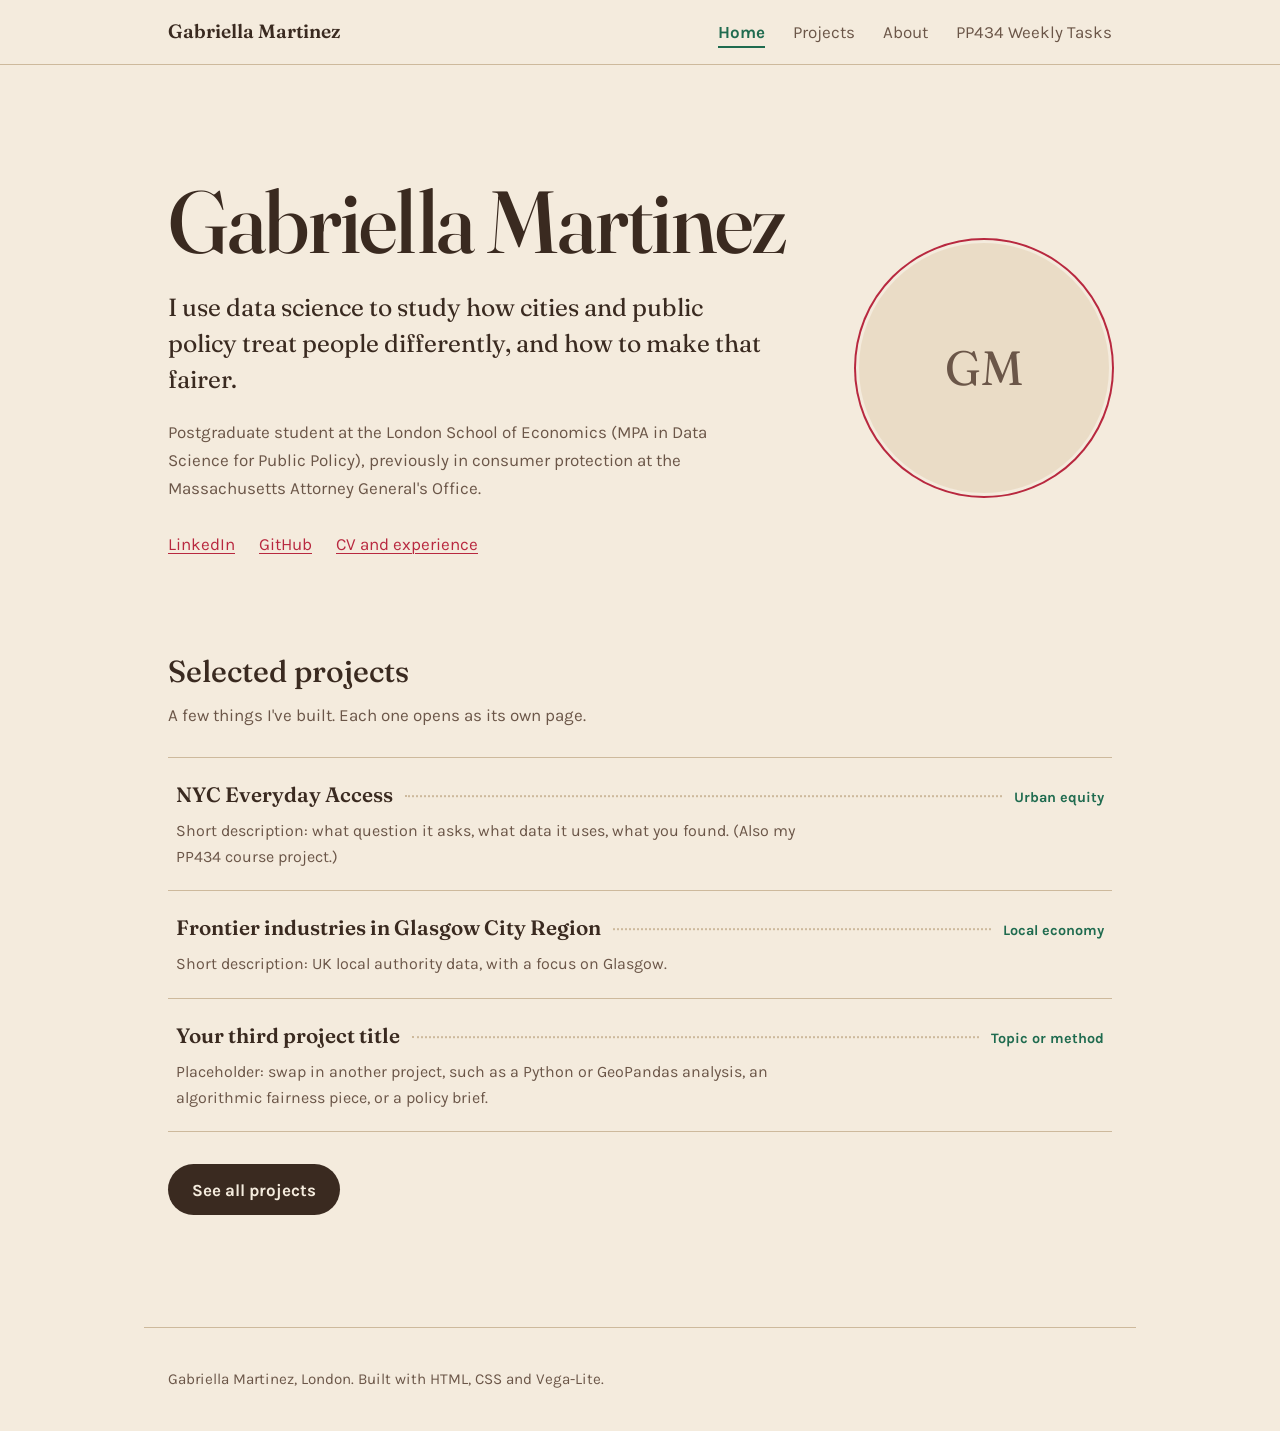
==== index.html @ 62327b93 "Building up website and adding personal style" ====
<!DOCTYPE html>
<html lang="en">
<head>
  <meta charset="utf-8">
  <meta name="viewport" content="width=device-width, initial-scale=1">
  <title>Gabriella Martinez | Data Science for Public Policy</title>
  <link rel="preconnect" href="https://fonts.googleapis.com">
  <link rel="preconnect" href="https://fonts.gstatic.com" crossorigin>
  <link href="https://fonts.googleapis.com/css2?family=Fraunces:opsz,wght@9..144,400;9..144,500;9..144,600&family=Karla:wght@400;700&display=swap" rel="stylesheet">
  <link rel="stylesheet" href="styles.css">
</head>
<body>

  <!-- Navigation: copy this exact block onto every page, and move aria-current="page" to the active link -->
  <header class="site-header">
    <nav class="nav" aria-label="Main">
      <a class="nav-name" href="index.html">Gabriella Martinez</a>
      <ul class="nav-links">
        <li><a href="index.html" aria-current="page">Home</a></li>
        <li><a href="projects.html">Projects</a></li>
        <li><a href="about.html">About</a></li>
        <li><a href="portfolio.html">PP434 Weekly Tasks</a></li>
      </ul>
    </nav>
  </header>

  <main>
    <section class="hero">
      <div class="hero-text">
      <h1>Gabriella Martinez</h1>
      <p class="lead">I use data science to study how cities and public policy treat people differently, and how to make that fairer.</p>
      <p class="sub">Postgraduate student at the London School of Economics (MPA in Data Science for Public Policy), previously in consumer protection at the Massachusetts Attorney General's Office.</p>
      <ul class="contact-row">
        <li><a href="https://www.linkedin.com/in/gabriellahmartinez/">LinkedIn</a></li>
        <li><a href="https://www.github.com/gabbyhmartinez">GitHub</a></li>
        <li><a href="about.html">CV and experience</a></li>
      </ul>
      </div>

      <!-- Portrait: save your photo as images/gabriella.jpg (square crop works best),
           then replace the <div class="portrait">...</div> below with:
           <img class="portrait" src="images/gabriella.jpg" alt="Gabriella Martinez"> -->
      <div class="portrait" role="img" aria-label="Photo of Gabriella Martinez (placeholder)">GM</div>
    </section>

    <section class="menu-section">
      <h2>Selected projects</h2>
      <p class="intro">A few things I've built. Each one opens as its own page.</p>

      <ul class="menu">
        <li>
          <a href="https://gabbyhmartinez.github.io/nyc-livability/">
            <div class="menu-line"><span class="dish">NYC Everyday Access</span><span class="leader" aria-hidden="true"></span><span class="tag">Urban equity</span></div>
            <p class="note">Short description: what question it asks, what data it uses, what you found. (Also my PP434 course project.)</p>
          </a>
        </li>
        <li>
          <a href="projects.html">
            <div class="menu-line"><span class="dish">Frontier industries in Glasgow City Region</span><span class="leader" aria-hidden="true"></span><span class="tag">Local economy</span></div>
            <p class="note">Short description: UK local authority data, with a focus on Glasgow.</p>
          </a>
        </li>
              <li>
          <a href="projects.html">
            <div class="menu-line"><span class="dish">Your third project title</span><span class="leader" aria-hidden="true"></span><span class="tag">Topic or method</span></div>
            <p class="note">Placeholder: swap in another project, such as a Python or GeoPandas analysis, an algorithmic fairness piece, or a policy brief.</p>
          </a>
        </li>
      </ul>
      <p class="menu-more"><a class="button" href="projects.html">See all projects</a></p>
    </section>
  </main>

  <footer class="site-footer">
    <p>Gabriella Martinez, London. Built with HTML, CSS and Vega-Lite.</p>
  </footer>

</body>
</html>
---- styles.css ----
/* Portfolio theme: coffee shop palette.
   All colours live in the :root block, so you can retune the whole site from one place. */

:root {
  --cream: #F4EBDD;        /* page background: latte foam */
  --cream-deep: #EADCC6;   /* subtle panels, hover fills */
  --espresso: #3A2A20;     /* text */
  --espresso-soft: #6B5648;/* secondary text */
  --strawberry: #B8283F;   /* accent 1: links, hover, highlights */
  --emerald: #1F6B4F;      /* accent 2: tags, active states */
  --line: #CDB99C;         /* hairlines and dotted leaders */

  --serif: 'Fraunces', Georgia, 'Times New Roman', serif;
  --sans: 'Karla', 'Helvetica Neue', Helvetica, Arial, sans-serif;
}

*, *::before, *::after { box-sizing: border-box; }

html { scroll-padding-top: 5rem; }

body {
  margin: 0;
  background: var(--cream);
  color: var(--espresso);
  font-family: var(--sans);
  font-size: 1.0625rem;
  line-height: 1.65;
}

a { color: var(--strawberry); text-decoration-thickness: 1px; text-underline-offset: 3px; }
a:hover { color: var(--espresso); }
a:focus-visible, .nav-links a:focus-visible {
  outline: 2px solid var(--emerald);
  outline-offset: 3px;
  border-radius: 2px;
}

/* ---------- Top navigation ---------- */
.site-header {
  position: sticky;
  top: 0;
  z-index: 10;
  background: var(--cream);
  border-bottom: 1px solid var(--line);
}
.nav {
  max-width: 62rem;
  margin: 0 auto;
  padding: 1rem 1.5rem;
  display: flex;
  align-items: baseline;
  justify-content: space-between;
  flex-wrap: wrap;
  gap: 0.75rem 2rem;
}
.nav-name {
  font-family: var(--serif);
  font-weight: 600;
  font-size: 1.2rem;
  color: var(--espresso);
  text-decoration: none;
}
.nav-links { display: flex; flex-wrap: wrap; gap: 0.25rem 1.75rem; list-style: none; margin: 0; padding: 0; }
.nav-links a {
  color: var(--espresso-soft);
  text-decoration: none;
  padding: 0.25rem 0;
  border-bottom: 2px solid transparent;
}
.nav-links a:hover { color: var(--espresso); border-bottom-color: var(--strawberry); }
.nav-links a[aria-current="page"] { color: var(--emerald); border-bottom-color: var(--emerald); font-weight: 700; }

/* ---------- Layout ---------- */
main { max-width: 62rem; margin: 0 auto; padding: 0 1.5rem 5rem; }

/* ---------- Hero ---------- */
.hero {
  padding: 5rem 0 3.5rem;
  display: flex;
  align-items: center;
  justify-content: space-between;
  gap: 3rem;
}
.hero-text { max-width: 40rem; }

/* Circular portrait (works on a div placeholder or an <img>) */
.portrait {
  flex: 0 0 auto;
  width: clamp(11rem, 24vw, 16rem);
  aspect-ratio: 1;
  border-radius: 50%;
  object-fit: cover;
  background: var(--cream-deep);
  border: 3px solid var(--cream);
  box-shadow: 0 0 0 2px var(--strawberry);
  display: grid;
  place-items: center;
  font-family: var(--serif);
  font-size: 3rem;
  color: var(--espresso-soft);
}
.hero h1 {
  font-family: var(--serif);
  font-weight: 500;
  font-size: clamp(3rem, 9vw, 5.5rem);
  line-height: 1.02;
  letter-spacing: -0.02em;
  margin: 0 0 1.5rem;
}
.hero .lead {
  font-family: var(--serif);
  font-size: clamp(1.25rem, 2.6vw, 1.55rem);
  line-height: 1.45;
  color: var(--espresso);
  margin: 0 0 1.25rem;
  max-width: 38rem;
}
.hero .sub { color: var(--espresso-soft); max-width: 36rem; margin: 0 0 1.75rem; }

.contact-row { display: flex; flex-wrap: wrap; gap: 0.5rem 1.5rem; margin: 0; padding: 0; list-style: none; }

/* ---------- The menu (project list) ---------- */
.menu-section h2 {
  font-family: var(--serif);
  font-weight: 500;
  font-size: 1.9rem;
  margin: 0 0 0.25rem;
}
.menu-section .intro { color: var(--espresso-soft); margin: 0 0 1.75rem; }

.menu { list-style: none; margin: 0; padding: 0; border-top: 1px solid var(--line); }
.menu li { border-bottom: 1px solid var(--line); }
.menu a {
  display: block;
  padding: 1.25rem 0.5rem;
  color: var(--espresso);
  text-decoration: none;
}
.menu a:hover { background: var(--cream-deep); }
.menu a:hover .dish { color: var(--strawberry); }

.menu-line { display: flex; align-items: baseline; gap: 0.75rem; }
.dish { font-family: var(--serif); font-weight: 600; font-size: 1.3rem; }
.leader { flex: 1; border-bottom: 2px dotted var(--line); transform: translateY(-0.3rem); min-width: 1rem; }
.tag { font-weight: 700; font-size: 0.9rem; color: var(--emerald); white-space: nowrap; }
.note { margin: 0.35rem 0 0; color: var(--espresso-soft); max-width: 40rem; font-size: 1rem; }

/* ---------- Inner pages (Projects, Weekly Tasks) ---------- */
.page-title {
  font-family: var(--serif);
  font-weight: 500;
  font-size: clamp(2.25rem, 6vw, 3.5rem);
  line-height: 1.05;
  letter-spacing: -0.02em;
  margin: 3.5rem 0 0.5rem;
}
.byline { color: var(--espresso-soft); margin: 0 0 2rem; max-width: 40rem; }
.section-title {
  font-family: var(--serif);
  font-weight: 500;
  font-size: 1.9rem;
  margin: 3.5rem 0 0.5rem;
  padding-top: 1.5rem;
  border-top: 1px solid var(--line);
}
main h3 { font-family: var(--serif); font-weight: 600; font-size: 1.35rem; margin: 0 0 0.5rem; }
main section { margin: 2rem 0; }
main p { max-width: 44rem; }
main img { max-width: 100%; height: auto; }
figure { margin: 1rem 0; overflow-x: auto; }

/* ---------- Project grid ---------- */
.project-grid {
  list-style: none;
  margin: 2.5rem 0 0;
  padding: 0;
  display: grid;
  grid-template-columns: repeat(auto-fill, minmax(17rem, 1fr));
  gap: 2.5rem 2rem;
}
.project { display: block; color: var(--espresso); text-decoration: none; }
.thumb {
  width: 100%;
  aspect-ratio: 16 / 10;
  object-fit: cover;
  display: grid;
  place-items: center;
  background: var(--cream-deep);
  border: 1px solid var(--line);
  color: var(--espresso-soft);
  font-size: 0.95rem;
}
.project-body { padding-top: 0.9rem; }
.project-title { font-family: var(--serif); font-weight: 600; font-size: 1.3rem; line-height: 1.25; margin: 0; }
.project:hover .project-title { color: var(--strawberry); text-decoration: underline; text-decoration-thickness: 1px; text-underline-offset: 4px; }
.project:focus-visible { outline: 2px solid var(--emerald); outline-offset: 4px; }
.project-tag { margin: 0.25rem 0 0.5rem; color: var(--emerald); font-weight: 700; font-size: 0.9rem; }
.project-desc { margin: 0; color: var(--espresso-soft); font-size: 1rem; }

/* ---------- Button ---------- */
.menu-more { margin: 2rem 0 0; }
.button {
  display: inline-block;
  padding: 0.7rem 1.5rem;
  background: var(--espresso);
  color: var(--cream);
  border-radius: 999px;
  font-weight: 700;
  text-decoration: none;
  transition: background-color 0.15s ease;
}
.button:hover { background: var(--strawberry); color: var(--cream); }

/* ---------- Footer ---------- */
.site-footer {
  max-width: 62rem;
  margin: 0 auto;
  padding: 1.5rem;
  border-top: 1px solid var(--line);
  color: var(--espresso-soft);
  font-size: 0.95rem;
}

/* ---------- Small screens ---------- */
@media (max-width: 760px) {
  .hero { flex-direction: column-reverse; align-items: flex-start; gap: 2rem; }
  .portrait { width: 10rem; }
}
@media (max-width: 560px) {
  .hero { padding-top: 3rem; }
  .menu-line { flex-wrap: wrap; }
  .leader { display: none; }
  .tag { width: 100%; }
}
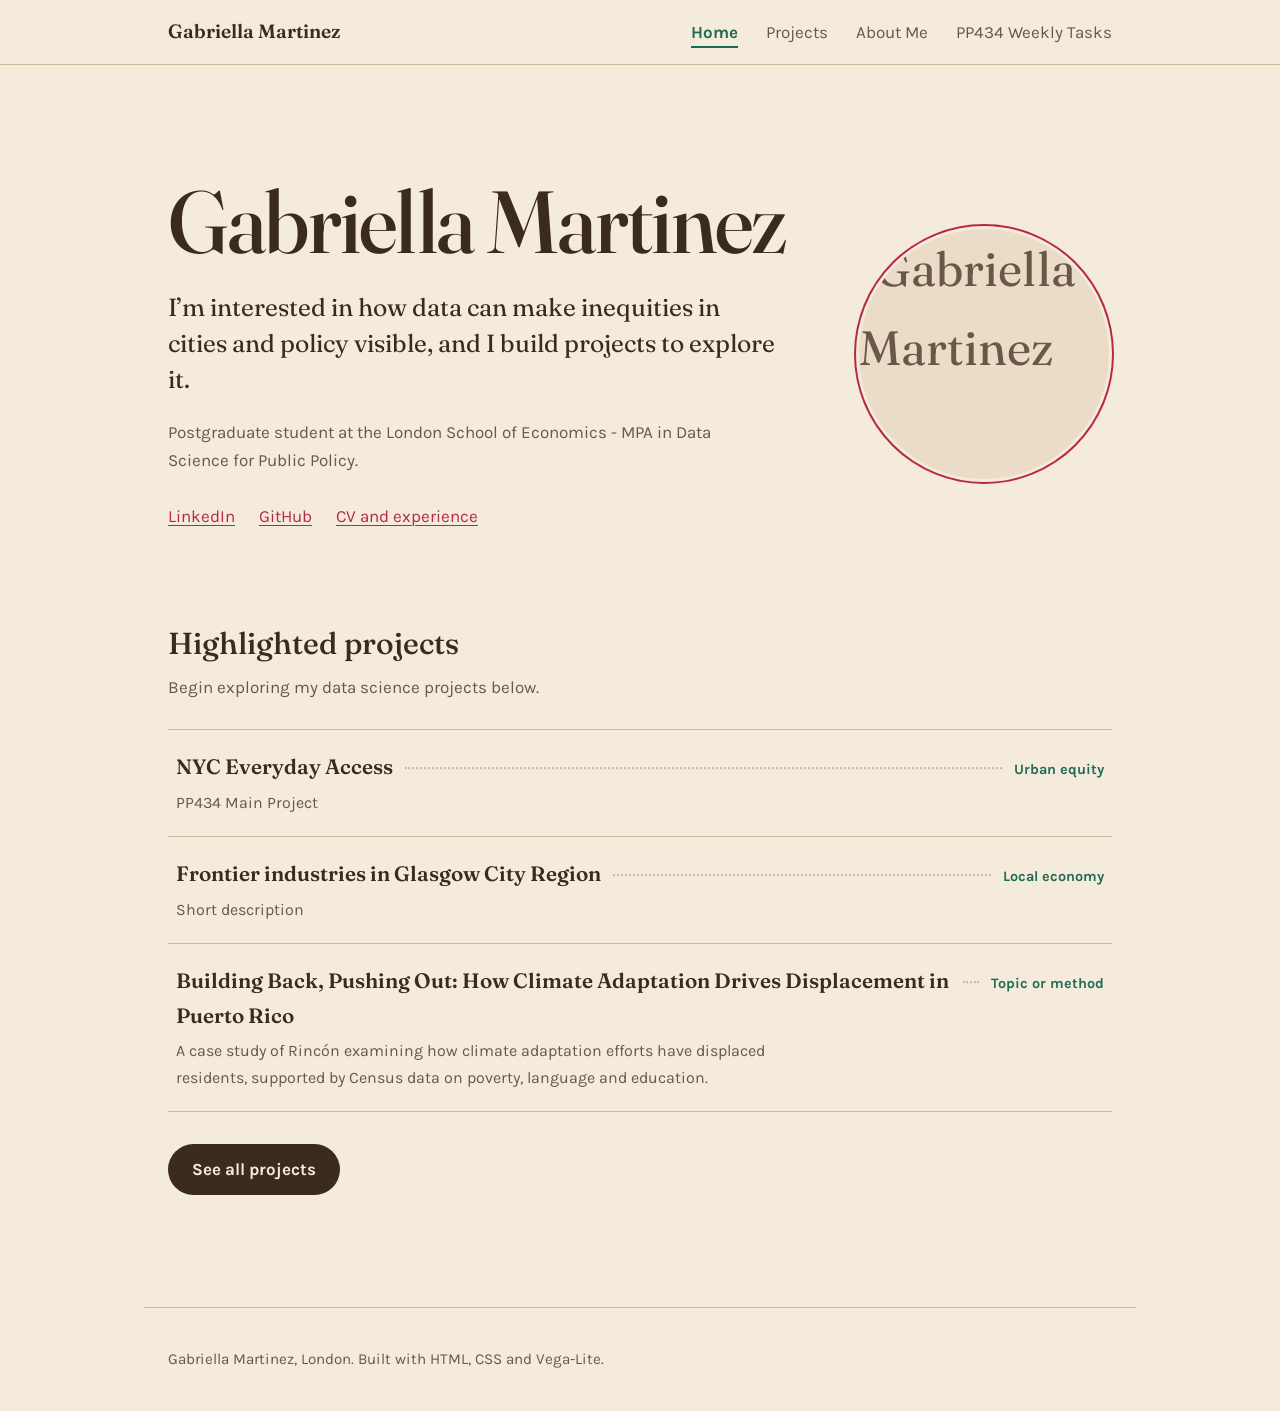
==== commit 1f1c5c5e: "working on general website additions" ====
--- a/index.html
+++ b/index.html
@@ -18,7 +18,7 @@
       <ul class="nav-links">
         <li><a href="index.html" aria-current="page">Home</a></li>
         <li><a href="projects.html">Projects</a></li>
-        <li><a href="about.html">About</a></li>
+        <li><a href="about.html">About Me</a></li>
         <li><a href="portfolio.html">PP434 Weekly Tasks</a></li>
       </ul>
     </nav>
@@ -28,8 +28,8 @@
     <section class="hero">
       <div class="hero-text">
       <h1>Gabriella Martinez</h1>
-      <p class="lead">I use data science to study how cities and public policy treat people differently, and how to make that fairer.</p>
-      <p class="sub">Postgraduate student at the London School of Economics (MPA in Data Science for Public Policy), previously in consumer protection at the Massachusetts Attorney General's Office.</p>
+      <p class="lead">I’m interested in how data can make inequities in cities and policy visible, and I build projects to explore it.</p>
+      <p class="sub">Postgraduate student at the London School of Economics - MPA in Data Science for Public Policy.</p>
       <ul class="contact-row">
         <li><a href="https://www.linkedin.com/in/gabriellahmartinez/">LinkedIn</a></li>
         <li><a href="https://www.github.com/gabbyhmartinez">GitHub</a></li>
@@ -37,33 +37,31 @@
       </ul>
       </div>
 
-      <!-- Portrait: save your photo as images/gabriella.jpg (square crop works best),
-           then replace the <div class="portrait">...</div> below with:
-           <img class="portrait" src="images/gabriella.jpg" alt="Gabriella Martinez"> -->
-      <div class="portrait" role="img" aria-label="Photo of Gabriella Martinez (placeholder)">GM</div>
+      <!-- Portrait: this is my homepage image -->
+           <img class="portrait" src="images/gabriella.jpg" alt="Gabriella Martinez">
     </section>
 
     <section class="menu-section">
-      <h2>Selected projects</h2>
-      <p class="intro">A few things I've built. Each one opens as its own page.</p>
+      <h2>Highlighted projects</h2>
+      <p class="intro">Begin exploring my data science projects below.</p>
 
       <ul class="menu">
         <li>
           <a href="https://gabbyhmartinez.github.io/nyc-livability/">
             <div class="menu-line"><span class="dish">NYC Everyday Access</span><span class="leader" aria-hidden="true"></span><span class="tag">Urban equity</span></div>
-            <p class="note">Short description: what question it asks, what data it uses, what you found. (Also my PP434 course project.)</p>
+            <p class="note">PP434 Main Project</p>
           </a>
         </li>
         <li>
           <a href="projects.html">
             <div class="menu-line"><span class="dish">Frontier industries in Glasgow City Region</span><span class="leader" aria-hidden="true"></span><span class="tag">Local economy</span></div>
-            <p class="note">Short description: UK local authority data, with a focus on Glasgow.</p>
+            <p class="note">Short description</p>
           </a>
         </li>
               <li>
           <a href="projects.html">
-            <div class="menu-line"><span class="dish">Your third project title</span><span class="leader" aria-hidden="true"></span><span class="tag">Topic or method</span></div>
-            <p class="note">Placeholder: swap in another project, such as a Python or GeoPandas analysis, an algorithmic fairness piece, or a policy brief.</p>
+            <div class="menu-line"><span class="dish">Building Back, Pushing Out: How Climate Adaptation Drives Displacement in Puerto Rico</span><span class="leader" aria-hidden="true"></span><span class="tag">Topic or method</span></div>
+            <p class="note">A case study of Rincón examining how climate adaptation efforts have displaced residents, supported by Census data on poverty, language and education.</p>
           </a>
         </li>
       </ul>
--- a/styles.css
+++ b/styles.css
@@ -1,234 +1,250 @@
 /* Portfolio theme: coffee shop palette.
    All colours live in the :root block, so you can retune the whole site from one place. */
 
-:root {
-  --cream: #F4EBDD;        /* page background: latte foam */
-  --cream-deep: #EADCC6;   /* subtle panels, hover fills */
-  --espresso: #3A2A20;     /* text */
-  --espresso-soft: #6B5648;/* secondary text */
-  --strawberry: #B8283F;   /* accent 1: links, hover, highlights */
-  --emerald: #1F6B4F;      /* accent 2: tags, active states */
-  --line: #CDB99C;         /* hairlines and dotted leaders */
-
-  --serif: 'Fraunces', Georgia, 'Times New Roman', serif;
-  --sans: 'Karla', 'Helvetica Neue', Helvetica, Arial, sans-serif;
-}
-
-*, *::before, *::after { box-sizing: border-box; }
-
-html { scroll-padding-top: 5rem; }
-
-body {
-  margin: 0;
-  background: var(--cream);
-  color: var(--espresso);
-  font-family: var(--sans);
-  font-size: 1.0625rem;
-  line-height: 1.65;
-}
-
-a { color: var(--strawberry); text-decoration-thickness: 1px; text-underline-offset: 3px; }
-a:hover { color: var(--espresso); }
-a:focus-visible, .nav-links a:focus-visible {
-  outline: 2px solid var(--emerald);
-  outline-offset: 3px;
-  border-radius: 2px;
-}
-
-/* ---------- Top navigation ---------- */
-.site-header {
-  position: sticky;
-  top: 0;
-  z-index: 10;
-  background: var(--cream);
-  border-bottom: 1px solid var(--line);
-}
-.nav {
-  max-width: 62rem;
-  margin: 0 auto;
-  padding: 1rem 1.5rem;
-  display: flex;
-  align-items: baseline;
-  justify-content: space-between;
-  flex-wrap: wrap;
-  gap: 0.75rem 2rem;
-}
-.nav-name {
-  font-family: var(--serif);
-  font-weight: 600;
-  font-size: 1.2rem;
-  color: var(--espresso);
-  text-decoration: none;
-}
-.nav-links { display: flex; flex-wrap: wrap; gap: 0.25rem 1.75rem; list-style: none; margin: 0; padding: 0; }
-.nav-links a {
-  color: var(--espresso-soft);
-  text-decoration: none;
-  padding: 0.25rem 0;
-  border-bottom: 2px solid transparent;
-}
-.nav-links a:hover { color: var(--espresso); border-bottom-color: var(--strawberry); }
-.nav-links a[aria-current="page"] { color: var(--emerald); border-bottom-color: var(--emerald); font-weight: 700; }
-
-/* ---------- Layout ---------- */
-main { max-width: 62rem; margin: 0 auto; padding: 0 1.5rem 5rem; }
-
-/* ---------- Hero ---------- */
-.hero {
-  padding: 5rem 0 3.5rem;
-  display: flex;
-  align-items: center;
-  justify-content: space-between;
-  gap: 3rem;
-}
-.hero-text { max-width: 40rem; }
-
-/* Circular portrait (works on a div placeholder or an <img>) */
-.portrait {
-  flex: 0 0 auto;
-  width: clamp(11rem, 24vw, 16rem);
-  aspect-ratio: 1;
-  border-radius: 50%;
-  object-fit: cover;
-  background: var(--cream-deep);
-  border: 3px solid var(--cream);
-  box-shadow: 0 0 0 2px var(--strawberry);
-  display: grid;
-  place-items: center;
-  font-family: var(--serif);
-  font-size: 3rem;
-  color: var(--espresso-soft);
-}
-.hero h1 {
-  font-family: var(--serif);
-  font-weight: 500;
-  font-size: clamp(3rem, 9vw, 5.5rem);
-  line-height: 1.02;
-  letter-spacing: -0.02em;
-  margin: 0 0 1.5rem;
-}
-.hero .lead {
-  font-family: var(--serif);
-  font-size: clamp(1.25rem, 2.6vw, 1.55rem);
-  line-height: 1.45;
-  color: var(--espresso);
-  margin: 0 0 1.25rem;
-  max-width: 38rem;
-}
-.hero .sub { color: var(--espresso-soft); max-width: 36rem; margin: 0 0 1.75rem; }
-
-.contact-row { display: flex; flex-wrap: wrap; gap: 0.5rem 1.5rem; margin: 0; padding: 0; list-style: none; }
-
-/* ---------- The menu (project list) ---------- */
-.menu-section h2 {
-  font-family: var(--serif);
-  font-weight: 500;
-  font-size: 1.9rem;
-  margin: 0 0 0.25rem;
-}
-.menu-section .intro { color: var(--espresso-soft); margin: 0 0 1.75rem; }
-
-.menu { list-style: none; margin: 0; padding: 0; border-top: 1px solid var(--line); }
-.menu li { border-bottom: 1px solid var(--line); }
-.menu a {
-  display: block;
-  padding: 1.25rem 0.5rem;
-  color: var(--espresso);
-  text-decoration: none;
-}
-.menu a:hover { background: var(--cream-deep); }
-.menu a:hover .dish { color: var(--strawberry); }
-
-.menu-line { display: flex; align-items: baseline; gap: 0.75rem; }
-.dish { font-family: var(--serif); font-weight: 600; font-size: 1.3rem; }
-.leader { flex: 1; border-bottom: 2px dotted var(--line); transform: translateY(-0.3rem); min-width: 1rem; }
-.tag { font-weight: 700; font-size: 0.9rem; color: var(--emerald); white-space: nowrap; }
-.note { margin: 0.35rem 0 0; color: var(--espresso-soft); max-width: 40rem; font-size: 1rem; }
-
-/* ---------- Inner pages (Projects, Weekly Tasks) ---------- */
-.page-title {
-  font-family: var(--serif);
-  font-weight: 500;
-  font-size: clamp(2.25rem, 6vw, 3.5rem);
-  line-height: 1.05;
-  letter-spacing: -0.02em;
-  margin: 3.5rem 0 0.5rem;
-}
-.byline { color: var(--espresso-soft); margin: 0 0 2rem; max-width: 40rem; }
-.section-title {
-  font-family: var(--serif);
-  font-weight: 500;
-  font-size: 1.9rem;
-  margin: 3.5rem 0 0.5rem;
-  padding-top: 1.5rem;
-  border-top: 1px solid var(--line);
-}
-main h3 { font-family: var(--serif); font-weight: 600; font-size: 1.35rem; margin: 0 0 0.5rem; }
-main section { margin: 2rem 0; }
-main p { max-width: 44rem; }
-main img { max-width: 100%; height: auto; }
-figure { margin: 1rem 0; overflow-x: auto; }
-
-/* ---------- Project grid ---------- */
-.project-grid {
-  list-style: none;
-  margin: 2.5rem 0 0;
-  padding: 0;
-  display: grid;
-  grid-template-columns: repeat(auto-fill, minmax(17rem, 1fr));
-  gap: 2.5rem 2rem;
-}
-.project { display: block; color: var(--espresso); text-decoration: none; }
-.thumb {
-  width: 100%;
-  aspect-ratio: 16 / 10;
-  object-fit: cover;
-  display: grid;
-  place-items: center;
-  background: var(--cream-deep);
-  border: 1px solid var(--line);
-  color: var(--espresso-soft);
-  font-size: 0.95rem;
-}
-.project-body { padding-top: 0.9rem; }
-.project-title { font-family: var(--serif); font-weight: 600; font-size: 1.3rem; line-height: 1.25; margin: 0; }
-.project:hover .project-title { color: var(--strawberry); text-decoration: underline; text-decoration-thickness: 1px; text-underline-offset: 4px; }
-.project:focus-visible { outline: 2px solid var(--emerald); outline-offset: 4px; }
-.project-tag { margin: 0.25rem 0 0.5rem; color: var(--emerald); font-weight: 700; font-size: 0.9rem; }
-.project-desc { margin: 0; color: var(--espresso-soft); font-size: 1rem; }
-
-/* ---------- Button ---------- */
-.menu-more { margin: 2rem 0 0; }
-.button {
-  display: inline-block;
-  padding: 0.7rem 1.5rem;
-  background: var(--espresso);
-  color: var(--cream);
-  border-radius: 999px;
-  font-weight: 700;
-  text-decoration: none;
-  transition: background-color 0.15s ease;
-}
-.button:hover { background: var(--strawberry); color: var(--cream); }
-
-/* ---------- Footer ---------- */
-.site-footer {
-  max-width: 62rem;
-  margin: 0 auto;
-  padding: 1.5rem;
-  border-top: 1px solid var(--line);
-  color: var(--espresso-soft);
-  font-size: 0.95rem;
-}
-
-/* ---------- Small screens ---------- */
-@media (max-width: 760px) {
-  .hero { flex-direction: column-reverse; align-items: flex-start; gap: 2rem; }
-  .portrait { width: 10rem; }
-}
-@media (max-width: 560px) {
-  .hero { padding-top: 3rem; }
-  .menu-line { flex-wrap: wrap; }
-  .leader { display: none; }
-  .tag { width: 100%; }
-}
+   :root {
+    --cream: #F4EBDD;        /* page background: latte foam */
+    --cream-deep: #EADCC6;   /* subtle panels, hover fills */
+    --espresso: #3A2A20;     /* text */
+    --espresso-soft: #6B5648;/* secondary text */
+    --strawberry: #B8283F;   /* accent 1: links, hover, highlights */
+    --emerald: #1F6B4F;      /* accent 2: tags, active states */
+    --line: #CDB99C;         /* hairlines and dotted leaders */
+  
+    --serif: 'Fraunces', Georgia, 'Times New Roman', serif;
+    --sans: 'Karla', 'Helvetica Neue', Helvetica, Arial, sans-serif;
+  }
+  
+  *, *::before, *::after { box-sizing: border-box; }
+  
+  html { scroll-padding-top: 5rem; }
+  
+  body {
+    margin: 0;
+    background: var(--cream);
+    color: var(--espresso);
+    font-family: var(--sans);
+    font-size: 1.0625rem;
+    line-height: 1.65;
+  }
+  
+  a { color: var(--strawberry); text-decoration-thickness: 1px; text-underline-offset: 3px; }
+  a:hover { color: var(--espresso); }
+  a:focus-visible, .nav-links a:focus-visible {
+    outline: 2px solid var(--emerald);
+    outline-offset: 3px;
+    border-radius: 2px;
+  }
+  
+  /* ---------- Top navigation ---------- */
+  .site-header {
+    position: sticky;
+    top: 0;
+    z-index: 10;
+    background: var(--cream);
+    border-bottom: 1px solid var(--line);
+  }
+  .nav {
+    max-width: 62rem;
+    margin: 0 auto;
+    padding: 1rem 1.5rem;
+    display: flex;
+    align-items: baseline;
+    justify-content: space-between;
+    flex-wrap: wrap;
+    gap: 0.75rem 2rem;
+  }
+  .nav-name {
+    font-family: var(--serif);
+    font-weight: 600;
+    font-size: 1.2rem;
+    color: var(--espresso);
+    text-decoration: none;
+  }
+  .nav-links { display: flex; flex-wrap: wrap; gap: 0.25rem 1.75rem; list-style: none; margin: 0; padding: 0; }
+  .nav-links a {
+    color: var(--espresso-soft);
+    text-decoration: none;
+    padding: 0.25rem 0;
+    border-bottom: 2px solid transparent;
+  }
+  .nav-links a:hover { color: var(--espresso); border-bottom-color: var(--strawberry); }
+  .nav-links a[aria-current="page"] { color: var(--emerald); border-bottom-color: var(--emerald); font-weight: 700; }
+  
+  /* ---------- Layout ---------- */
+  main { max-width: 62rem; margin: 0 auto; padding: 0 1.5rem 5rem; }
+  
+  /* ---------- Hero ---------- */
+  .hero {
+    padding: 5rem 0 3.5rem;
+    display: flex;
+    align-items: center;
+    justify-content: space-between;
+    gap: 3rem;
+  }
+  .hero-text { max-width: 40rem; }
+  
+  /* Circular portrait (works on a div placeholder or an <img>) */
+  .portrait {
+    flex: 0 0 auto;
+    width: clamp(11rem, 24vw, 16rem);
+    aspect-ratio: 1;
+    border-radius: 50%;
+    object-fit: cover;
+    background: var(--cream-deep);
+    border: 3px solid var(--cream);
+    box-shadow: 0 0 0 2px var(--strawberry);
+    display: grid;
+    place-items: center;
+    font-family: var(--serif);
+    font-size: 3rem;
+    color: var(--espresso-soft);
+  }
+  .hero h1 {
+    font-family: var(--serif);
+    font-weight: 500;
+    font-size: clamp(3rem, 9vw, 5.5rem);
+    line-height: 1.02;
+    letter-spacing: -0.02em;
+    margin: 0 0 1.5rem;
+  }
+  .hero .lead {
+    font-family: var(--serif);
+    font-size: clamp(1.25rem, 2.6vw, 1.55rem);
+    line-height: 1.45;
+    color: var(--espresso);
+    margin: 0 0 1.25rem;
+    max-width: 38rem;
+  }
+  .hero .sub { color: var(--espresso-soft); max-width: 36rem; margin: 0 0 1.75rem; }
+  
+  .contact-row { display: flex; flex-wrap: wrap; gap: 0.5rem 1.5rem; margin: 0; padding: 0; list-style: none; }
+  
+  /* ---------- The menu (project list) ---------- */
+  .menu-section h2 {
+    font-family: var(--serif);
+    font-weight: 500;
+    font-size: 1.9rem;
+    margin: 0 0 0.25rem;
+  }
+  .menu-section .intro { color: var(--espresso-soft); margin: 0 0 1.75rem; }
+  
+  .menu { list-style: none; margin: 0; padding: 0; border-top: 1px solid var(--line); }
+  .menu li { border-bottom: 1px solid var(--line); }
+  .menu a {
+    display: block;
+    padding: 1.25rem 0.5rem;
+    color: var(--espresso);
+    text-decoration: none;
+  }
+  .menu a:hover { background: var(--cream-deep); }
+  .menu a:hover .dish { color: var(--strawberry); }
+  
+  .menu-line { display: flex; align-items: baseline; gap: 0.75rem; }
+  .dish { font-family: var(--serif); font-weight: 600; font-size: 1.3rem; }
+  .leader { flex: 1; border-bottom: 2px dotted var(--line); transform: translateY(-0.3rem); min-width: 1rem; }
+  .tag { font-weight: 700; font-size: 0.9rem; color: var(--emerald); white-space: nowrap; }
+  .note { margin: 0.35rem 0 0; color: var(--espresso-soft); max-width: 40rem; font-size: 1rem; }
+  
+  /* ---------- Inner pages (Projects, Weekly Tasks) ---------- */
+  .page-title {
+    font-family: var(--serif);
+    font-weight: 500;
+    font-size: clamp(2.25rem, 6vw, 3.5rem);
+    line-height: 1.05;
+    letter-spacing: -0.02em;
+    margin: 3.5rem 0 0.5rem;
+  }
+  .byline { color: var(--espresso-soft); margin: 0 0 2rem; max-width: 40rem; }
+  .section-title {
+    font-family: var(--serif);
+    font-weight: 500;
+    font-size: 1.9rem;
+    margin: 3.5rem 0 0.5rem;
+    padding-top: 1.5rem;
+    border-top: 1px solid var(--line);
+  }
+  main h3 { font-family: var(--serif); font-weight: 600; font-size: 1.35rem; margin: 0 0 0.5rem; }
+  main section { margin: 2rem 0; }
+  main p { max-width: 44rem; }
+  main img { max-width: 100%; height: auto; }
+  figure { margin: 1rem 0; overflow-x: auto; }
+  
+  /* ---------- About page ---------- */
+  .bio .lead { font-family: var(--serif); font-size: clamp(1.25rem, 2.6vw, 1.5rem); line-height: 1.5; max-width: 40rem; }
+  .entries { list-style: none; margin: 1.5rem 0 0; padding: 0; }
+  .entry { display: grid; grid-template-columns: 9rem 1fr; gap: 0 2rem; margin-bottom: 1.75rem; }
+  .entry .when { margin: 0.3rem 0 0; color: var(--espresso-soft); font-size: 0.95rem; }
+  .entry h3 { margin: 0; }
+  .entry .where { margin: 0.15rem 0 0.4rem; color: var(--emerald); font-weight: 700; }
+  .entry .what p:last-child { margin-bottom: 0; }
+  .skills { margin: 1.5rem 0 0; display: grid; grid-template-columns: 12rem 1fr; gap: 0.75rem 2rem; }
+  .skills dt { font-weight: 700; }
+  .skills dd { margin: 0; color: var(--espresso-soft); }
+  @media (max-width: 600px) {
+    .entry, .skills { grid-template-columns: 1fr; gap: 0.25rem; }
+    .skills dd { margin-bottom: 0.75rem; }
+  }
+  
+  /* ---------- Project grid ---------- */
+  .project-grid {
+    list-style: none;
+    margin: 2.5rem 0 0;
+    padding: 0;
+    display: grid;
+    grid-template-columns: repeat(auto-fill, minmax(17rem, 1fr));
+    gap: 2.5rem 2rem;
+  }
+  .project { display: block; color: var(--espresso); text-decoration: none; }
+  .thumb {
+    width: 100%;
+    aspect-ratio: 16 / 10;
+    object-fit: cover;
+    display: grid;
+    place-items: center;
+    background: var(--cream-deep);
+    border: 1px solid var(--line);
+    color: var(--espresso-soft);
+    font-size: 0.95rem;
+  }
+  .project-body { padding-top: 0.9rem; }
+  .project-title { font-family: var(--serif); font-weight: 600; font-size: 1.3rem; line-height: 1.25; margin: 0; }
+  .project:hover .project-title { color: var(--strawberry); text-decoration: underline; text-decoration-thickness: 1px; text-underline-offset: 4px; }
+  .project:focus-visible { outline: 2px solid var(--emerald); outline-offset: 4px; }
+  .project-tag { margin: 0.25rem 0 0.5rem; color: var(--emerald); font-weight: 700; font-size: 0.9rem; }
+  .project-desc { margin: 0; color: var(--espresso-soft); font-size: 1rem; }
+  
+  /* ---------- Button ---------- */
+  .menu-more { margin: 2rem 0 0; }
+  .button {
+    display: inline-block;
+    padding: 0.7rem 1.5rem;
+    background: var(--espresso);
+    color: var(--cream);
+    border-radius: 999px;
+    font-weight: 700;
+    text-decoration: none;
+    transition: background-color 0.15s ease;
+  }
+  .button:hover { background: var(--strawberry); color: var(--cream); }
+  
+  /* ---------- Footer ---------- */
+  .site-footer {
+    max-width: 62rem;
+    margin: 0 auto;
+    padding: 1.5rem;
+    border-top: 1px solid var(--line);
+    color: var(--espresso-soft);
+    font-size: 0.95rem;
+  }
+  
+  /* ---------- Small screens ---------- */
+  @media (max-width: 760px) {
+    .hero { flex-direction: column-reverse; align-items: flex-start; gap: 2rem; }
+    .portrait { width: 10rem; }
+  }
+  @media (max-width: 560px) {
+    .hero { padding-top: 3rem; }
+    .menu-line { flex-wrap: wrap; }
+    .leader { display: none; }
+    .tag { width: 100%; }
+  }
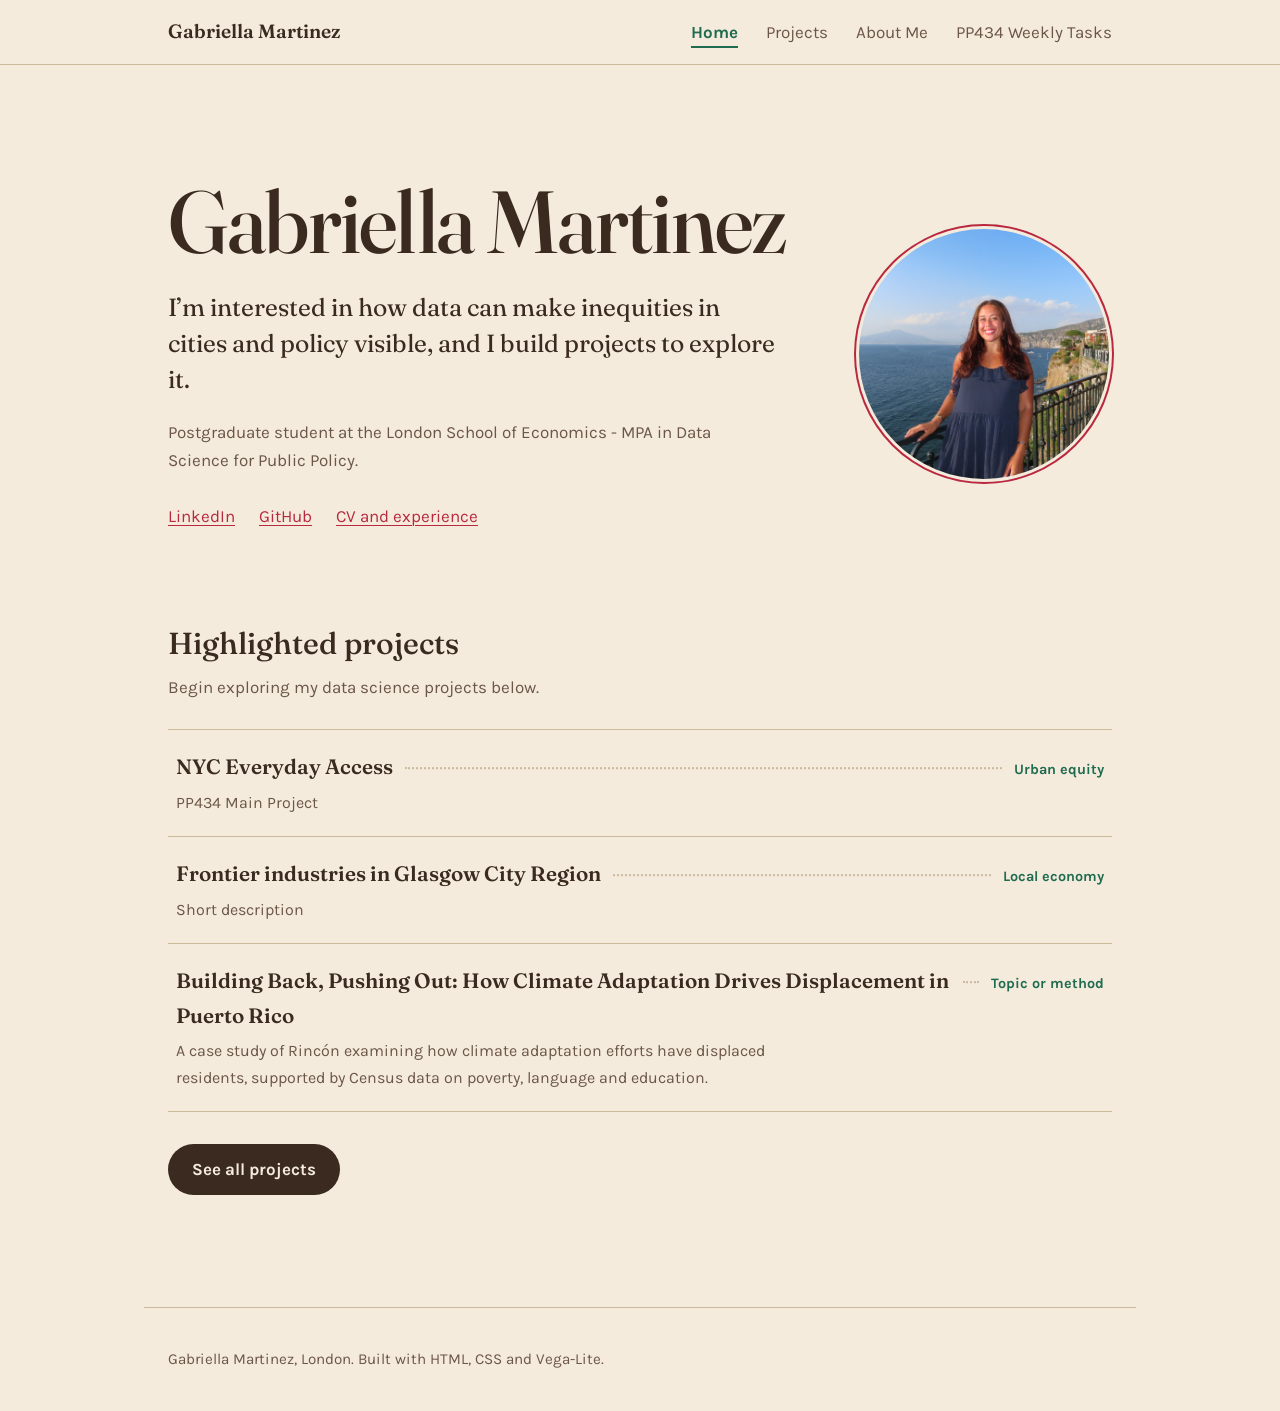
==== commit 2c7a1bfe: "troubleshooting personal image issue" ====
--- a/index.html
+++ b/index.html
@@ -38,7 +38,7 @@
       </div>
 
       <!-- Portrait: this is my homepage image -->
-           <img class="portrait" src="images/gabriella.jpg" alt="Gabriella Martinez">
+           <img class="portrait" src="images/gabriella.JPG" alt="Gabriella Martinez">
     </section>
 
     <section class="menu-section">
--- a/styles.css
+++ b/styles.css
@@ -206,6 +206,14 @@
     color: var(--espresso-soft);
     font-size: 0.95rem;
   }
+  img.thumb {
+    object-fit: cover;
+    filter: sepia(0.25) saturate(0.9);
+    transition: filter 0.2s ease;
+  }
+  .project:hover img.thumb {
+    filter: none;
+  }
   .project-body { padding-top: 0.9rem; }
   .project-title { font-family: var(--serif); font-weight: 600; font-size: 1.3rem; line-height: 1.25; margin: 0; }
   .project:hover .project-title { color: var(--strawberry); text-decoration: underline; text-decoration-thickness: 1px; text-underline-offset: 4px; }
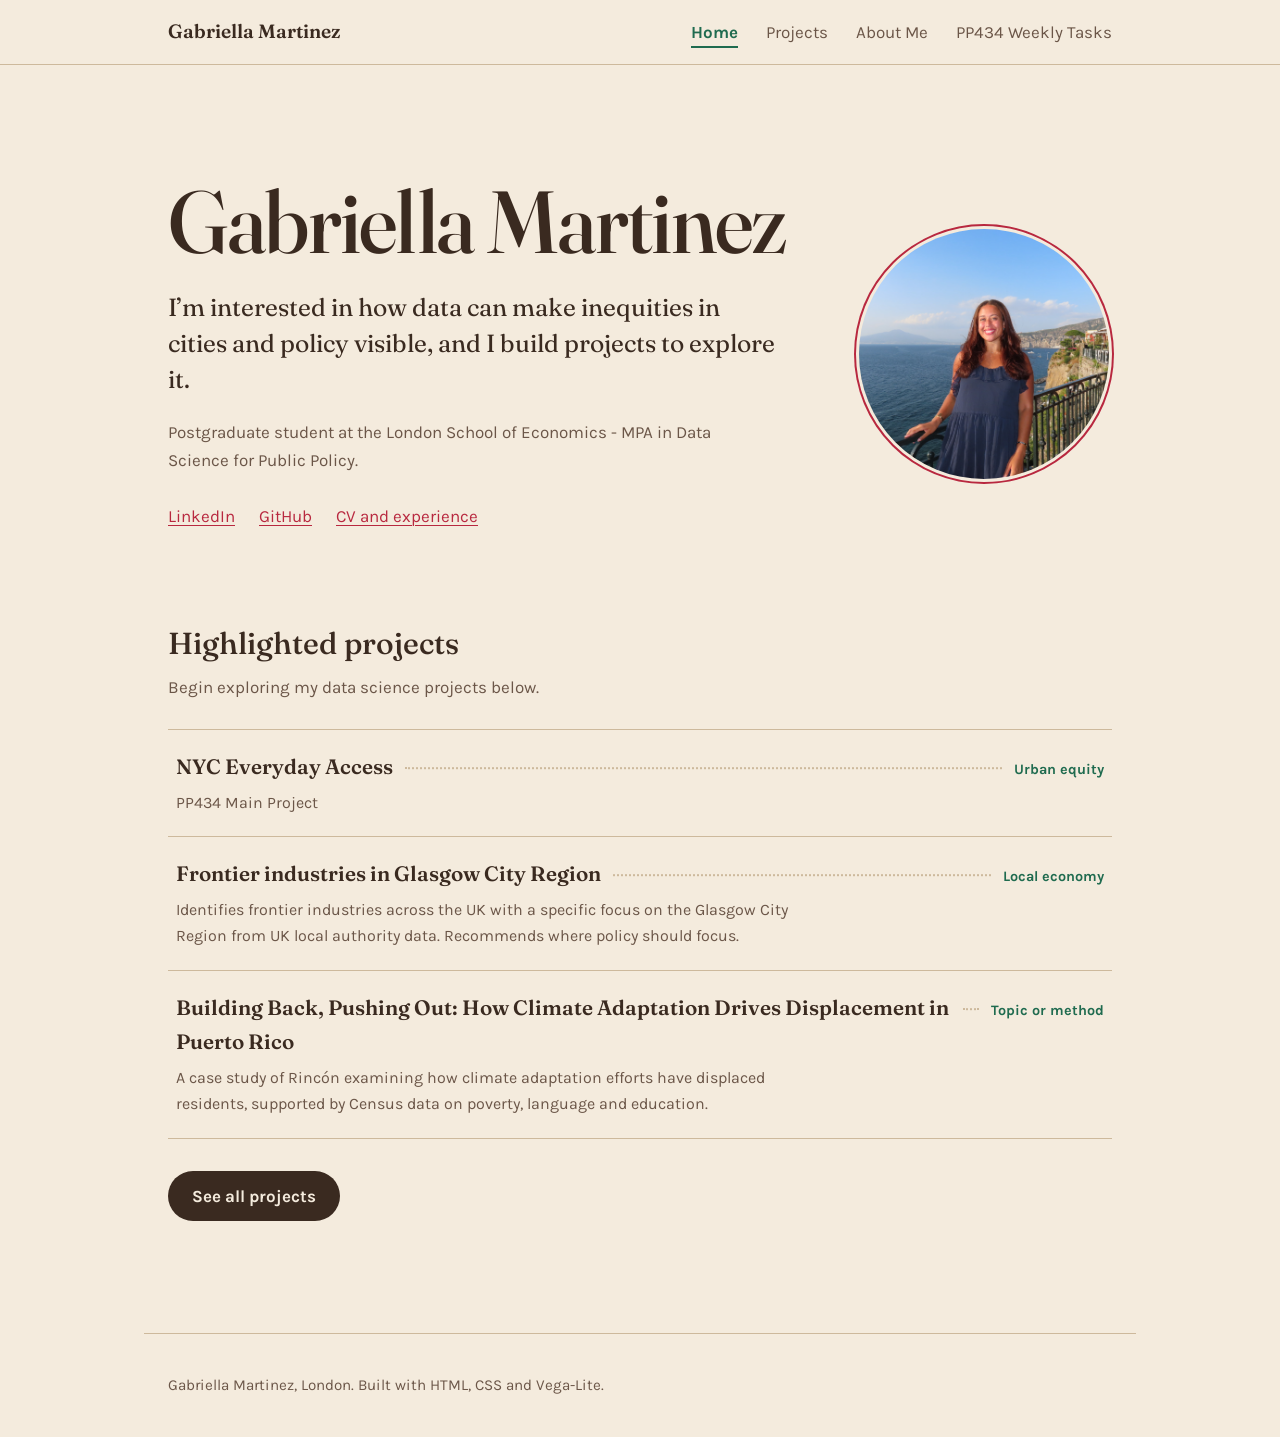
==== commit 20f117fd: "updating highlighted projects" ====
--- a/index.html
+++ b/index.html
@@ -55,7 +55,7 @@
         <li>
           <a href="projects.html">
             <div class="menu-line"><span class="dish">Frontier industries in Glasgow City Region</span><span class="leader" aria-hidden="true"></span><span class="tag">Local economy</span></div>
-            <p class="note">Short description</p>
+            <p class="note">Identifies frontier industries across the UK with a specific focus on the Glasgow City Region from UK local authority data. Recommends where policy should focus.</p>
           </a>
         </li>
               <li>
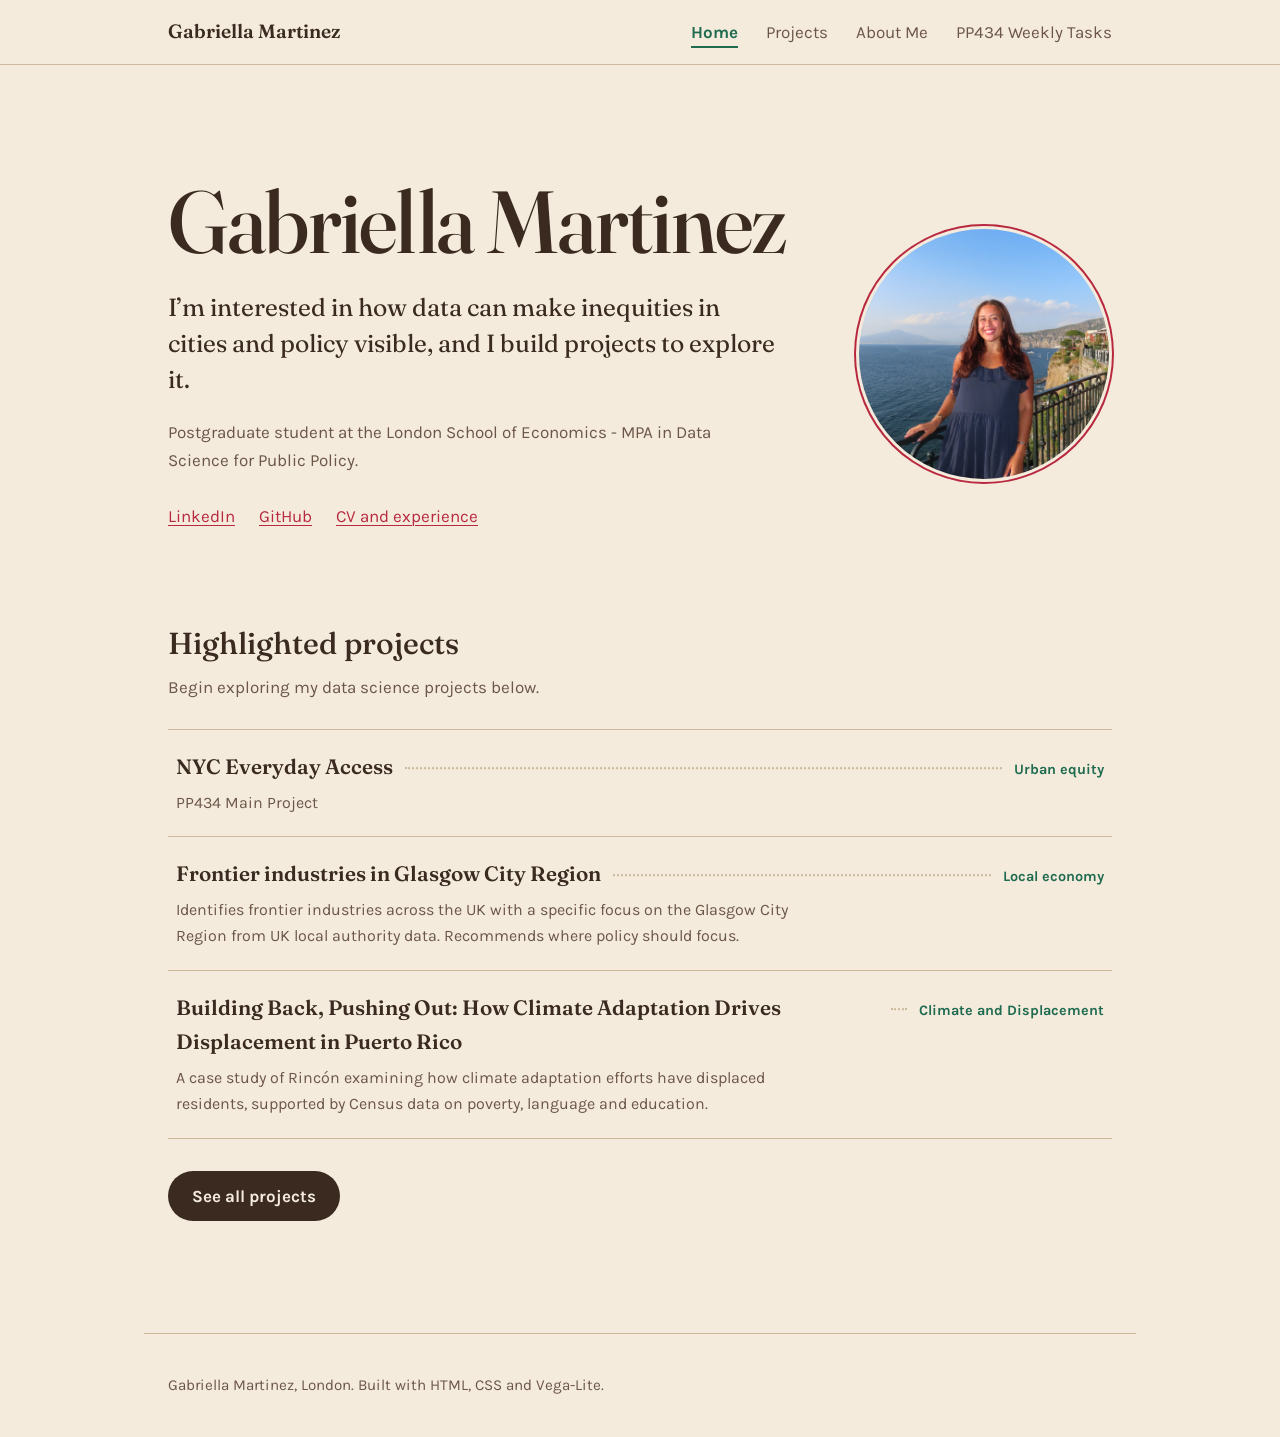
==== commit d0349f91: "update" ====
--- a/index.html
+++ b/index.html
@@ -60,7 +60,7 @@
         </li>
               <li>
           <a href="projects.html">
-            <div class="menu-line"><span class="dish">Building Back, Pushing Out: How Climate Adaptation Drives Displacement in Puerto Rico</span><span class="leader" aria-hidden="true"></span><span class="tag">Topic or method</span></div>
+            <div class="menu-line"><span class="dish">Building Back, Pushing Out: How Climate Adaptation Drives Displacement in Puerto Rico</span><span class="leader" aria-hidden="true"></span><span class="tag">Climate and Displacement</span></div>
             <p class="note">A case study of Rincón examining how climate adaptation efforts have displaced residents, supported by Census data on poverty, language and education.</p>
           </a>
         </li>
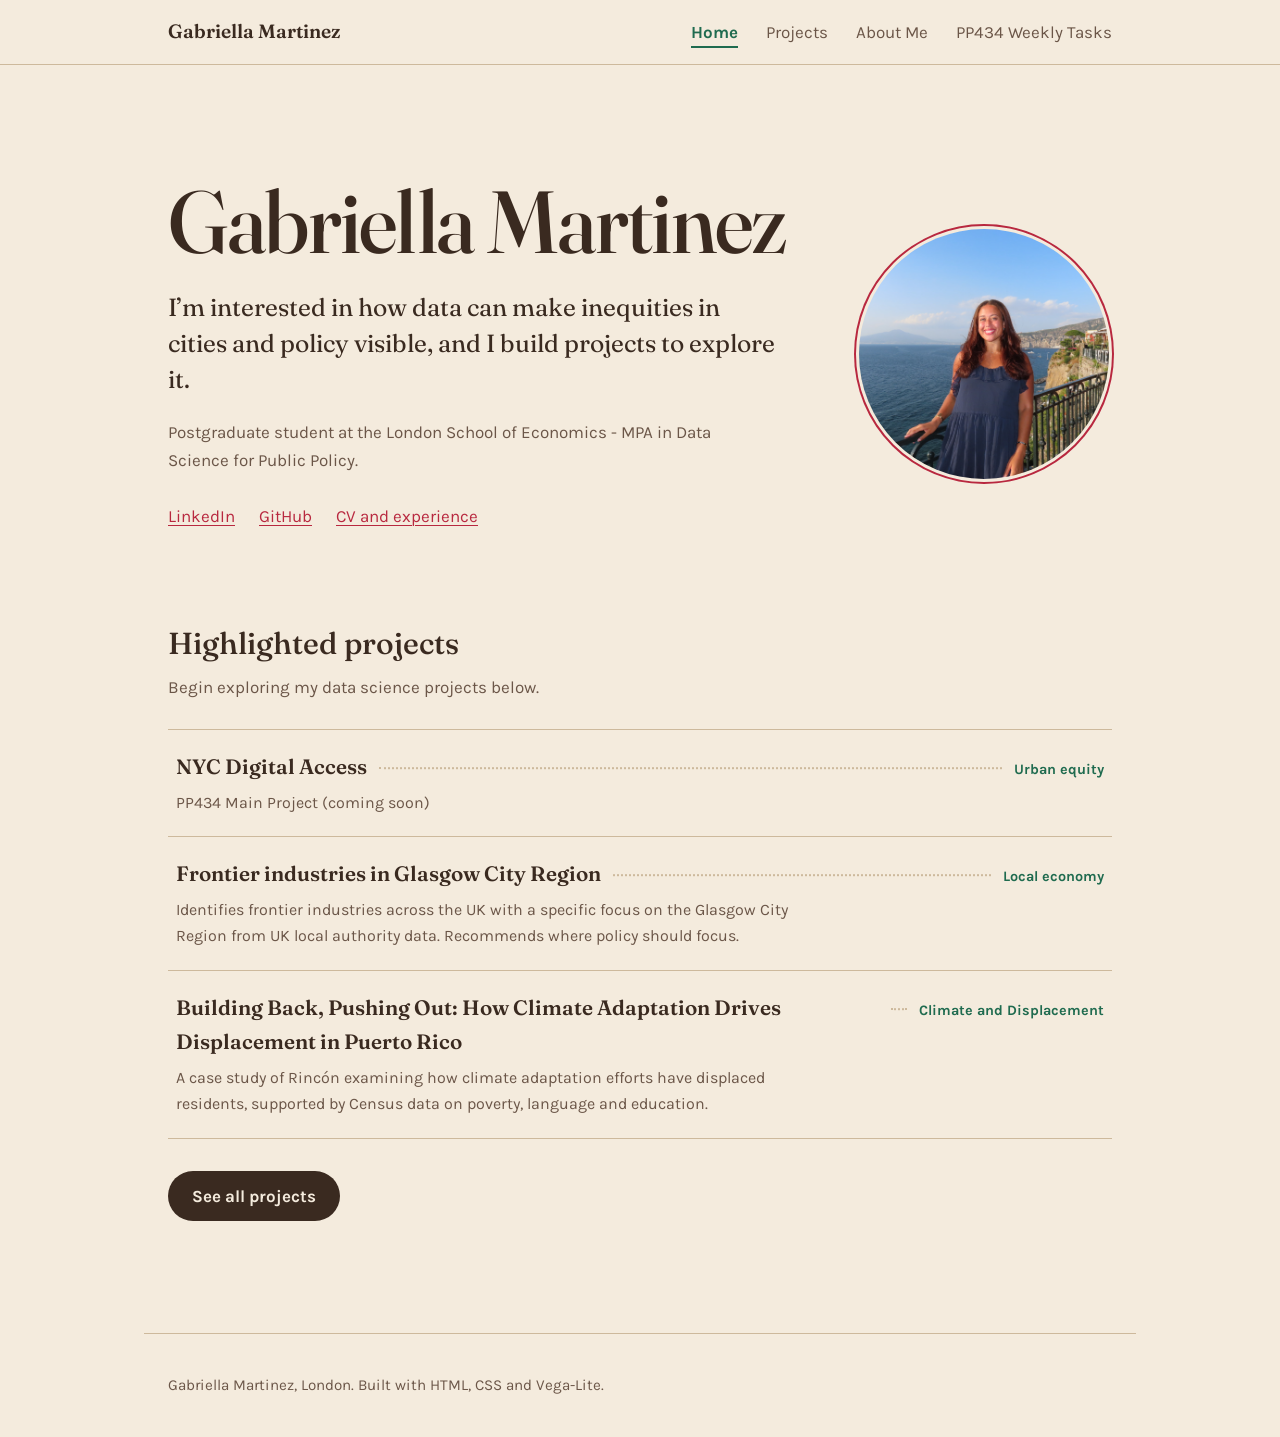
==== commit 663593d4: "updated pp434 weekly tasks tab" ====
--- a/index.html
+++ b/index.html
@@ -31,8 +31,8 @@
       <p class="lead">I’m interested in how data can make inequities in cities and policy visible, and I build projects to explore it.</p>
       <p class="sub">Postgraduate student at the London School of Economics - MPA in Data Science for Public Policy.</p>
       <ul class="contact-row">
-        <li><a href="https://www.linkedin.com/in/gabriellahmartinez/">LinkedIn</a></li>
-        <li><a href="https://www.github.com/gabbyhmartinez">GitHub</a></li>
+        <li><a href="https://www.linkedin.com/in/gabriellahmartinez/" target="_blank" rel="noopener noreferrer">LinkedIn</a></li>
+        <li><a href="https://www.github.com/gabbyhmartinez" target="_blank" rel="noopener noreferrer">GitHub</a></li>
         <li><a href="about.html">CV and experience</a></li>
       </ul>
       </div>
@@ -47,19 +47,19 @@
 
       <ul class="menu">
         <li>
-          <a href="https://gabbyhmartinez.github.io/nyc-livability/">
-            <div class="menu-line"><span class="dish">NYC Everyday Access</span><span class="leader" aria-hidden="true"></span><span class="tag">Urban equity</span></div>
-            <p class="note">PP434 Main Project</p>
+          <a href="#">
+            <div class="menu-line"><span class="dish">NYC Digital Access</span><span class="leader" aria-hidden="true"></span><span class="tag">Urban equity</span></div>
+            <p class="note">PP434 Main Project (coming soon)</p>
           </a>
         </li>
         <li>
-          <a href="projects.html">
+          <a href="projects/glasgow/index.html">
             <div class="menu-line"><span class="dish">Frontier industries in Glasgow City Region</span><span class="leader" aria-hidden="true"></span><span class="tag">Local economy</span></div>
             <p class="note">Identifies frontier industries across the UK with a specific focus on the Glasgow City Region from UK local authority data. Recommends where policy should focus.</p>
           </a>
         </li>
               <li>
-          <a href="projects.html">
+          <a href="projects/puerto_rico/index.html">
             <div class="menu-line"><span class="dish">Building Back, Pushing Out: How Climate Adaptation Drives Displacement in Puerto Rico</span><span class="leader" aria-hidden="true"></span><span class="tag">Climate and Displacement</span></div>
             <p class="note">A case study of Rincón examining how climate adaptation efforts have displaced residents, supported by Census data on poverty, language and education.</p>
           </a>
--- a/styles.css
+++ b/styles.css
@@ -255,4 +255,321 @@
     .menu-line { flex-wrap: wrap; }
     .leader { display: none; }
     .tag { width: 100%; }
-  }+  }
+
+/* ---------- Case-study pages ---------- */
+.case-cover {
+  width: 100%;
+  aspect-ratio: 16 / 7;
+  object-fit: cover;
+  display: block;
+  margin: 0 0 1rem;
+  border: 1px solid var(--line);
+  filter: sepia(0.25) saturate(0.9);
+}
+
+.link-row { display: flex; flex-wrap: wrap; gap: 0.75rem; max-width: none; }
+
+/* Secondary buttons: outlined version of .button */
+.button-outline {
+  background: transparent;
+  color: var(--espresso);
+  box-shadow: inset 0 0 0 2px var(--espresso);
+}
+.button-outline:hover {
+  background: var(--strawberry);
+  color: var(--cream);
+  box-shadow: inset 0 0 0 2px var(--strawberry);
+}
+
+.findings { max-width: 44rem; margin: 1rem 0 0; padding-left: 1.25rem; }
+.findings li { margin-bottom: 0.7rem; }
+.findings li::marker { color: var(--strawberry); }
+
+.paper-embed summary {
+  cursor: pointer;
+  font-family: var(--serif);
+  font-weight: 600;
+  font-size: 1.15rem;
+  color: var(--emerald);
+}
+.paper-embed summary:hover { color: var(--strawberry); }
+.paper-embed iframe {
+  display: block;
+  width: 100%;
+  height: 80vh;
+  margin-top: 1rem;
+  border: 1px solid var(--line);
+  background: var(--cream-deep);
+}
+
+.back-link { margin-top: 3.5rem; }
+.case-study .byline {
+  color: var(--emerald);
+  font-weight: 700;
+  font-size: 0.9rem;
+}
+
+/* ---------- About Me Photo Carousel (About page) ---------- */
+.carousel {
+  --visible: 4;
+  --gap: 1rem;
+  display: grid;
+  grid-template-columns: auto 1fr auto;
+  align-items: center;
+  gap: 0.5rem;
+  margin-top: 1.5rem;
+}
+
+.carousel-viewport {
+  overflow-x: auto;
+  scroll-snap-type: x mandatory;
+  scrollbar-width: none;            /* hide scrollbar: Firefox */
+}
+.carousel-viewport::-webkit-scrollbar { display: none; }  /* Chrome, Safari */
+.carousel-viewport:focus-visible { outline: 2px solid var(--emerald); outline-offset: 4px; }
+
+.carousel-track {
+  display: flex;
+  gap: var(--gap);
+  list-style: none;
+  margin: 0;
+  padding: 0;
+}
+.carousel-track li {
+  flex: 0 0 calc((100% - (var(--visible) - 1) * var(--gap)) / var(--visible));
+  scroll-snap-align: start;
+}
+
+/* Every photo is the same square, however it was shot */
+.carousel-item {
+  position: relative;
+  margin: 0;
+  aspect-ratio: 1;
+  overflow: hidden;
+  border: 1px solid var(--line);
+  background: var(--cream-deep);
+}
+.carousel-item img {
+  width: 100%;
+  height: 100%;
+  object-fit: cover;
+  display: block;
+}
+
+/* Hover/focus: darken and reveal the caption */
+.carousel-item figcaption {
+  position: absolute;
+  inset: 0;
+  display: flex;
+  align-items: center;
+  justify-content: center;
+  padding: 1rem;
+  text-align: center;
+  font-family: var(--serif);
+  font-size: 1.1rem;
+  line-height: 1.35;
+  color: var(--cream);
+  background: rgba(58, 42, 32, 0.68);   /* espresso at 68% */
+  opacity: 0;
+  transition: opacity 0.2s ease;
+}
+.carousel-item:hover figcaption,
+.carousel-item:focus-visible figcaption,
+.carousel-item:focus-within figcaption { opacity: 1; }
+.carousel-item:focus-visible { outline: 2px solid var(--emerald); outline-offset: 2px; }
+
+/* Triangle arrows */
+.carousel-arrow {
+  width: 2rem;
+  height: 3rem;
+  padding: 0;
+  border: 0;
+  background: none;
+  cursor: pointer;
+  color: var(--espresso-soft);
+}
+.carousel-arrow::before {
+  content: "";
+  display: block;
+  width: 100%;
+  height: 100%;
+  background: currentColor;
+  clip-path: polygon(100% 0, 100% 100%, 0 50%);   /* points left */
+}
+.carousel-arrow-next::before { clip-path: polygon(0 0, 100% 50%, 0 100%); }  /* points right */
+.carousel-arrow:hover:not(:disabled) { color: var(--strawberry); }
+.carousel-arrow:focus-visible { outline: 2px solid var(--emerald); outline-offset: 2px; }
+.carousel-arrow:disabled { opacity: 0.25; cursor: default; }
+
+/* Fewer photos at once on phones */
+@media (max-width: 700px) {
+  .carousel { --visible: 2; --gap: 0.75rem; }
+  .carousel-arrow { width: 1.4rem; height: 2.2rem; }
+}
+
+/* Touch screens can't hover, so keep captions visible along the bottom */
+@media (hover: none) {
+  .carousel-item figcaption {
+    inset: auto 0 0 0;
+    justify-content: flex-start;
+    text-align: left;
+    padding: 1.5rem 0.75rem 0.6rem;
+    font-size: 0.95rem;
+    background: linear-gradient(to top, rgba(58, 42, 32, 0.85), transparent);
+    opacity: 1;
+  }
+}
+
+/* ==========================================================
+   Weekly Tasks page (portfolio.html): stacking panels
+   Appended below the original rules; nothing above was changed.
+   ========================================================== */
+
+/* The stack fills the full width (overrides the narrow <main> layout) */
+.stack { max-width: none; margin: 0; padding: 0; }
+
+/* ---------- Panels ---------- */
+.panel {
+  /* tone variables, overridden by data-tone below */
+  --panel-bg: var(--cream);
+  --panel-fg: var(--espresso);
+  --panel-soft: var(--espresso-soft);
+  --panel-kicker: var(--emerald);
+  --panel-link: var(--strawberry);
+  --panel-rule: var(--strawberry);
+
+  position: sticky;
+  top: var(--header-h, 4.5rem);          /* script refines this per panel */
+  min-height: calc(100vh - var(--header-h, 4.5rem));
+  min-height: calc(100dvh - var(--header-h, 4.5rem));
+  margin: 0;
+  display: flex;
+  align-items: center;
+  background: var(--panel-bg);
+  color: var(--panel-fg);
+  border-radius: 1.75rem 1.75rem 0 0;
+  box-shadow: 0 -14px 32px rgba(58, 42, 32, 0.16);
+}
+
+.panel[data-tone="foam"] { --panel-bg: var(--cream-deep); }
+.panel[data-tone="latte"] {
+  --panel-bg: #E3CDAA;
+  --panel-soft: #5B4639;
+}
+.panel[data-tone="emerald"] {
+  --panel-bg: var(--emerald);
+  --panel-fg: var(--cream);
+  --panel-soft: #DCE9E0;
+  --panel-kicker: #F4EBDD;
+  --panel-link: #F4EBDD;
+  --panel-rule: #F4EBDD;
+}
+.panel[data-tone="espresso"] {
+  --panel-bg: var(--espresso);
+  --panel-fg: var(--cream);
+  --panel-soft: #D8C8B2;
+  --panel-kicker: #8FD3B3;
+  --panel-link: #F4EBDD;
+  --panel-rule: #8FD3B3;
+}
+
+.panel-grid {
+  width: 100%;
+  max-width: 74rem;
+  margin: 0 auto;
+  padding: 3rem 1.5rem;
+  display: grid;
+  grid-template-columns: minmax(0, 5fr) minmax(0, 7fr);
+  gap: 3rem;
+  align-items: center;
+}
+.panel.flip .panel-text { order: 2; }
+
+/* ---------- Panel text ---------- */
+.panel-kicker {
+  margin: 0 0 0.6rem;
+  color: var(--panel-kicker);
+  font-weight: 700;
+  font-size: 0.95rem;
+  line-height: 1.35;
+}
+.panel h2 {
+  font-family: var(--serif);
+  font-weight: 500;
+  font-size: clamp(1.9rem, 3.4vw, 2.8rem);
+  line-height: 1.1;
+  letter-spacing: -0.015em;
+  margin: 0 0 1.1rem;
+}
+.panel p { max-width: 34rem; margin: 0 0 1rem; color: var(--panel-soft); }
+.panel .panel-lead {
+  font-family: var(--serif);
+  font-size: 1.2rem;
+  line-height: 1.5;
+  color: var(--panel-fg);
+}
+.panel .takeaway {
+  padding-left: 1rem;
+  border-left: 3px solid var(--panel-rule);
+  color: var(--panel-fg);
+}
+.panel a { color: var(--panel-link); }
+.panel a:hover { color: var(--panel-fg); text-decoration-thickness: 2px; }
+.panel a:focus-visible { outline-color: var(--panel-fg); }
+.panel .source-note { font-size: 0.95rem; margin: 0.9rem 0 0; }
+
+/* ---------- Chart "exhibit" card (stays light on every tone) ---------- */
+.chart-card {
+  margin: 0;
+  padding: 1rem;
+  min-width: 0;
+  background: #FBF7EF;
+  color: var(--espresso);
+  border: 1px solid var(--line);
+  border-radius: 6px;
+  overflow-x: auto;
+}
+.chart-card .vega-embed { display: block; width: 100%; }
+.chart-card img { display: block; width: 100%; height: auto; }
+.chart-error { margin: 0; padding: 1rem; color: var(--strawberry); font-weight: 700; }
+
+/* ---------- Placeholder for unfinished tasks ---------- */
+.panel .coming-soon {
+  margin: 0;
+  max-width: none;
+  padding: 2.5rem 1.5rem;
+  border: 2px dashed currentColor;
+  border-radius: 6px;
+  color: var(--panel-soft);
+  text-align: center;
+}
+.coming-soon strong { color: var(--panel-fg); }
+
+/* ---------- Opening panel ---------- */
+.panel-hero h1 {
+  font-family: var(--serif);
+  font-weight: 500;
+  font-size: clamp(2.6rem, 6.5vw, 4.75rem);
+  line-height: 1.02;
+  letter-spacing: -0.02em;
+  margin: 0 0 1rem;
+}
+.panel-hero .byline { margin: 0 0 1.5rem; }
+.panel-hero .menu a { padding: 0.9rem 0.5rem; }
+.panel-hero .dish { font-size: 1.15rem; }
+
+/* ---------- Footer extras ---------- */
+.site-footer { display: flex; flex-wrap: wrap; justify-content: space-between; gap: 0.5rem 2rem; }
+
+/* ---------- Small screens ---------- */
+@media (max-width: 860px) {
+  .panel-grid { grid-template-columns: minmax(0, 1fr); gap: 1.75rem; padding: 2.25rem 1.25rem; }
+  .panel.flip .panel-text { order: 0; }       /* text always first on phones */
+  .panel { border-radius: 1.25rem 1.25rem 0 0; }
+}
+
+/* Anyone who prefers less motion gets a plain scrolling page */
+@media (prefers-reduced-motion: reduce) {
+  .panel { position: relative; top: auto !important; }
+}
